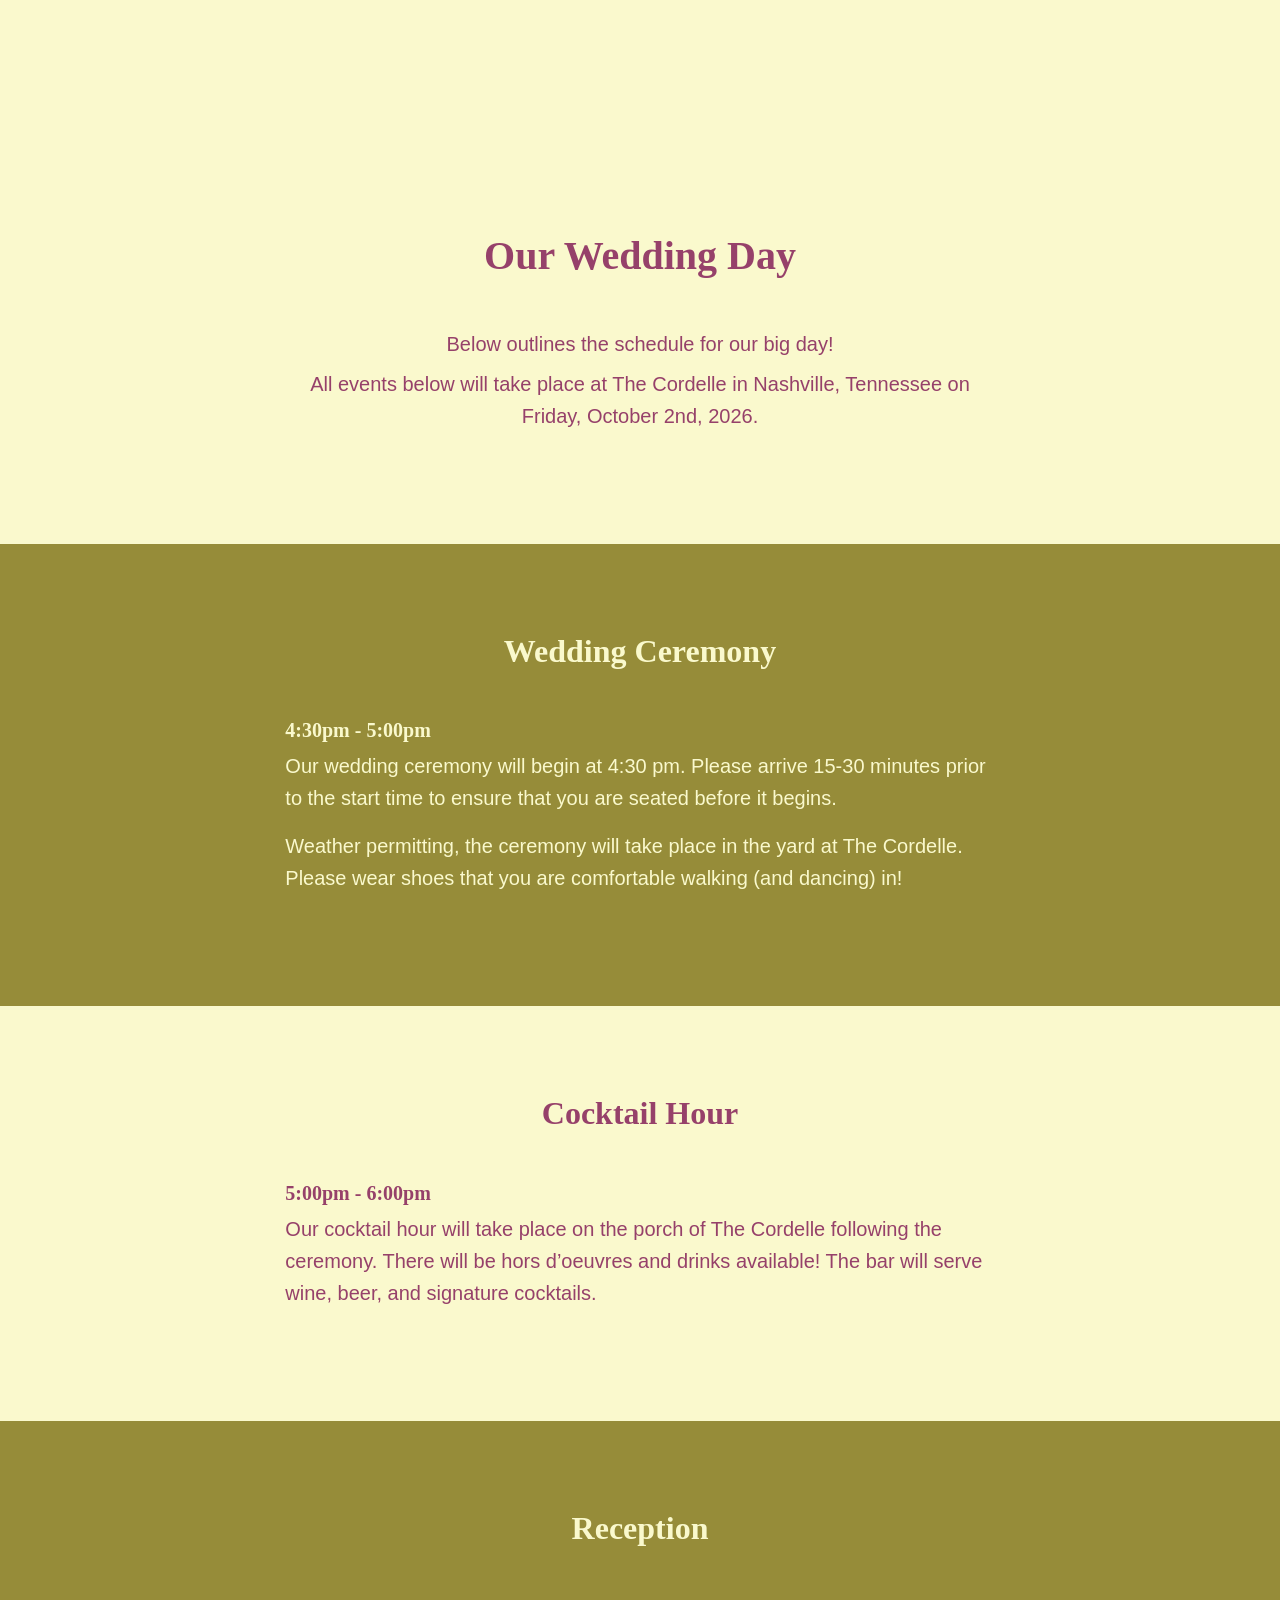
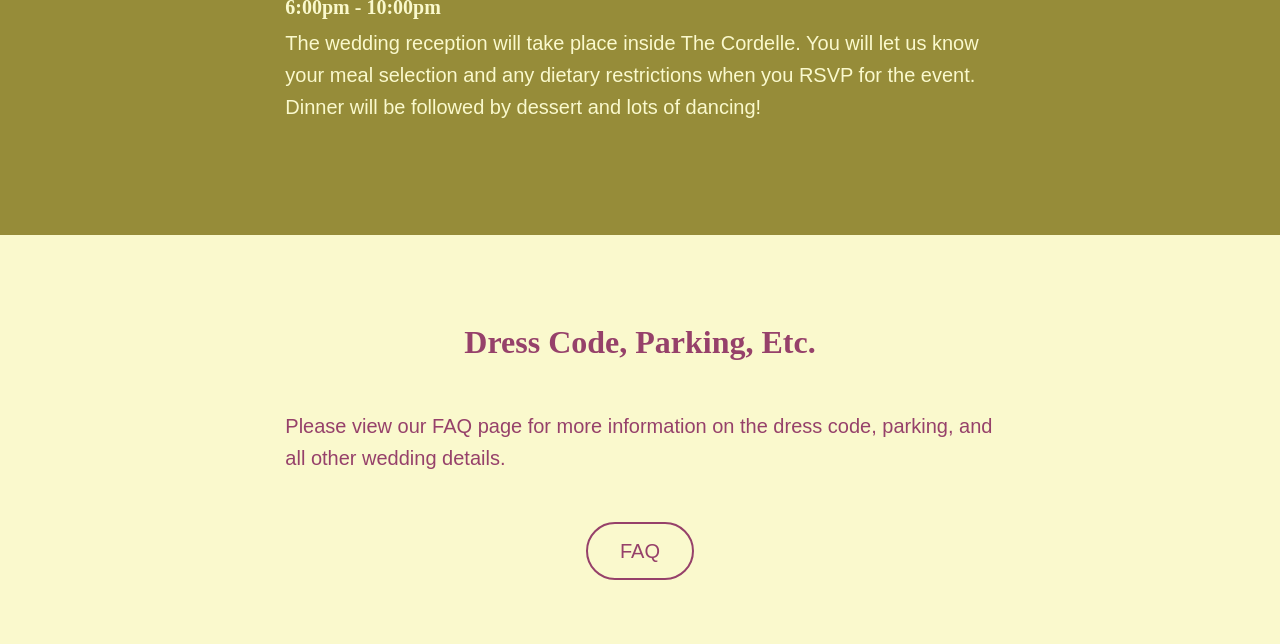
==== events/index.html @ ed88507d "Update index.html no more u" ====
<!DOCTYPE html>
<html lang="en">
<head>
    <meta charset="UTF-8">
    <meta name="viewport" content="width=device-width, initial-scale=1.0">
    <title>Events at Chloe + Michael</title>
    
    <!-- Favicons -->
    <link rel="apple-touch-icon" sizes="180x180" href="../favicon/apple-touch-icon.png">
    <link rel="icon" type="image/png" sizes="32x32" href="../favicon/favicon-32x32.png">
    <link rel="icon" type="image/png" sizes="16x16" href="../favicon/favicon-16x16.png">
    <link rel="manifest" href="../favicon/site.webmanifest">
    
    <!-- Bootstrap 5 CSS -->
    <link href="https://cdn.jsdelivr.net/npm/bootstrap@5.3.2/dist/css/bootstrap.min.css" rel="stylesheet">
    
    <!-- Custom CSS -->
    <link rel="stylesheet" href="../css/style.css">
    
    <!-- Bootstrap Icons -->
    <link rel="stylesheet" href="https://cdn.jsdelivr.net/npm/bootstrap-icons@1.11.3/font/bootstrap-icons.min.css">
    
</head>
<body>
    <!-- Header Component -->
    <div id="header-container"></div>

    <!-- Our Day Header Section -->
    <section id="spacer" class="py-5 color-combo-2">
        <div class="container mb-3">
            <div class="row">
                <div class="col-lg-8 mx-auto">
                    <h1 class="fw-bold mt-4 mb-5 text-center">
                        Our Wedding Day
                    </h1>

                    <p class="lead mb-2 text-center">
                        Below outlines the schedule for our big day! 
                    </p>
                    <p class="lead mb-5 text-center">
                        All events below will take place at The Cordelle in Nashville, Tennessee on Friday, October 2nd, 2026.
                    </p>
                </div>
            </div>
        </div>
    </section>

    <!-- Wedding Ceremony Section -->
    <section id="spacer" class="py-5 color-combo-1">
        <div class="container my-3">
            <div class="row">
                <div class="col-lg-8 mx-auto">
                    <h2 class="fw-bold my-4 text-center">
                        Wedding Ceremony
                    </h2>
                    <h5 class="fw-bold mt-5">
                        4:30pm - 5:00pm
                    </h5>
                    <p class="lead mb-3">
                        Our wedding ceremony will begin at 4:30 pm. Please arrive 15-30 minutes prior to the start time to ensure that you are seated before it begins.
                    </p>
                    <p class="lead mb-5">
                        Weather permitting, the ceremony will take place in the yard at The Cordelle. Please wear shoes that you are comfortable walking (and dancing) in! 
                    </p>
                </div>
            </div>
        </div>
    </section>

    <!-- Cocktail Hour Section -->
    <section id="spacer" class="py-5 color-combo-2">
        <div class="container my-3">
            <div class="row">
                <div class="col-lg-8 mx-auto">
                    <h2 class="fw-bold my-4 text-center">
                        Cocktail Hour
                    </h2>
                    <h5 class="fw-bold mt-5">
                        5:00pm - 6:00pm
                    </h5>
                    <p class="lead mb-5">
                        Our cocktail hour will take place on the porch of The Cordelle following the ceremony. There will be hors d’oeuvres and drinks available! The bar will serve wine, beer, and signature cocktails.
                    </p>
                </div>
            </div>
        </div>
    </section>

    <!-- Reception Section -->
    <section id="spacer" class="py-5 color-combo-1">
        <div class="container my-3">
            <div class="row">
                <div class="col-lg-8 mx-auto">
                    <h2 class="fw-bold my-4 text-center">
                        Reception
                    </h2>
                    <h5 class="fw-bold mt-5">
                        6:00pm - 10:00pm
                    </h5>
                    <p class="lead mb-5">
                        The wedding reception will take place inside The Cordelle. You will let us know your meal selection and any dietary restrictions when you RSVP for the event. Dinner will be followed by dessert and lots of dancing! 
                    </p>
                </div>
            </div>
        </div>
    </section>

    <!-- FAQ Section -->
    <section id="spacer" class="py-5 color-combo-2">
        <div class="container mt-3 pb-3">
            <div class="row">
                <div class="col-lg-8 mx-auto">
                    <h2 class="fw-bold my-4 text-center">
                        Dress Code, Parking, Etc.
                    </h2>
                    <h5 class="fw-bold mt-5">
                        
                    </h5>
                    <p class="lead mb-5">
                        Please view our FAQ page for more information on the dress code, parking, and all other wedding details.
                    </p>
                    <div class="text-center"><a href="../faq" target="_blank" class="btn">FAQ</a></div>
                </div>
            </div>
        </div>
    </section>

    <!-- Footer Component -->
    <div id="footer-container"></div>

    <!-- Scripts -->
    <script src="https://cdn.jsdelivr.net/npm/bootstrap@5.3.2/dist/js/bootstrap.bundle.min.js"></script>
    <script src="../js/components.js"></script>
    <script src="../js/form-validation.js"></script>
</body>
</html>
---- css/style.css ----
/* Font Face Declarations */
@font-face {
    font-family: "Perfectly Nineties Regular";
    src: url("../fonts/Perfectly Nineties Regular/perfectly-nineties-regular.otf") format("opentype");
    font-weight: normal;
    font-style: normal;
}

@font-face {
    font-family: "Olivie Sans";
    src: url("../fonts/Olivie Sans/OlivieSans-Regular.otf") format("opentype");
    font-weight: normal;
    font-style: normal;
}

@font-face {
    font-family: "Homemade Apple";
    src: url("../fonts/Homemade Apple/HomemadeApple-Regular.ttf") format("truetype");
    font-weight: normal;
    font-style: normal;
}

/* Global Styles */
:root {
    --d1-color: #968C39;
    --d2-color: #A51D2F;
    --l1-color: #ECD1D5;
    --l2-color: #faf9cd;
    --d3-color: #96416A;
    --l3-color: #968C39;
}

body {
    font-family: "Perfectly Nineties Regular", sans-serif;
    font-optical-sizing: auto;
    font-weight: 400;
    font-style: normal;
    line-height: 1.6;
    color: var(--d1-color);
}

h1, h2, h3, h4, h5, h6 {
    font-family: "Olivie Sans", serif;
}

/* Navigation */
.navbar {
    background-color: rgba(250, 249, 205, 1);
    backdrop-filter: blur(10px);
    padding: 1rem 0;
    transition: all 0.3s ease;
    border-bottom: 2px solid var(--d3-color);
    border-radius: 0;
    box-shadow: 0 2px 4px rgba(0, 0, 0, 0.1);
}

.navbar-brand {
    font-family: "Olivie Sans", sans-serif;
    font-size: 2.5rem;
    color: var(--d3-color);
    text-decoration: none;
    transition: all 0.3s ease;
}

.navbar-brand:hover {
    color: inherit;
}

/* Desktop navbar - centered layout */
@media (min-width: 992px) {
    .navbar .container {
        display: flex;
        flex-direction: column;
        align-items: center;
    }
    
    .navbar-brand {
        text-align: center;
        margin: 0 auto;
    }
    
    .navbar-toggler {
        display: none;
    }
    
    .navbar-collapse {
        display: flex !important;
        width: 100%;
        justify-content: center;
    }
    
    .navbar-nav {
        margin: 0 auto !important;
        flex-direction: row;
    }
}

/* Center mobile menu items */
@media (max-width: 992px) {
    .navbar .container {
        display: flex;
        flex-wrap: wrap;
        align-items: center;
        justify-content: space-between;
    }
    
    .navbar-brand {
        flex: 0 0 auto;
        margin-right: auto;
        font-size: 1.75rem;
        white-space: nowrap;
        padding-left: 0.75rem;
    }
    
    .navbar-toggler {
        flex: 0 0 auto;
        margin-left: auto;
        order: 2;
    }
    
    .navbar-collapse {
        flex-basis: 100%;
        flex-grow: 1;
        align-items: center;
        text-align: center;
        padding-top: 1rem;
        order: 3;
    }
    
    .navbar-nav {
        margin: 0 auto;
    }
    
    .nav-item {
        margin: 0.5rem 0;
    }
}

/* Hamburger menu styles */
.navbar-toggler {
    border: none;
    padding: 0.5rem;
    transition: all 0.3s ease;
}

.navbar-toggler-icon {
    background-image: url("data:image/svg+xml,%3csvg xmlns='http://www.w3.org/2000/svg' viewBox='0 0 30 30'%3e%3cpath stroke='%2396416A' stroke-linecap='round' stroke-miterlimit='10' stroke-width='2' d='M4 7h22M4 15h22M4 23h22'/%3e%3c/svg%3e");
}

/* Link Styles */
.nav-link, footer a {
    font-family: "Perfectly Nineties Regular", sans-serif;
    font-weight: 500;
    margin: 0 0.5rem;
    padding: 0.5rem 1rem !important;
    transition: all 0.3s ease;
    border-radius: 50px;
    text-decoration: none;
    font-size: 1.15rem;
}

.nav-link {
    color: var(--d3-color) !important;
}

.nav-link:hover {
    background-color: var(--d3-color);
    color: var(--l2-color) !important;
}

/* Hero Section */
#hero {
    position: relative;
    overflow: hidden;
    background-color: var(--l2-color);
    color: var(--d3-color);
}

#hero img {
    width: auto;
    height: 45rem;
    display: block;
    margin: 0 auto;
    padding-top: 8rem;
    padding-bottom: 1.5rem;
}

#hero h1 {
    font-size: 2.5rem;
    font-weight: 300;
    margin-bottom: 1.15rem;
    margin-top: 1.5rem;
    font-family: "Olivie Sans", sans-serif;
}

#hero .lead {
    font-size: 1.25rem;
    font-weight: 300;
    max-width: 600px;
    margin: 0 auto;
    font-family: "Perfectly Nineties Regular", sans-serif;
}

#countdown-text {
    font-weight: 700;
}

.color-combo-1 {
    background-color: var(--d1-color);
    color: var(--l2-color);
}

.color-combo-1 .btn {
    background-color: var(--d1-color);
    color: var(--l2-color);
    border-radius: 50px;
    padding: 0.75rem 2rem;
    font-weight: 500;
    font-size: 1.25rem;
    transition: all 0.3s ease;
    text-shadow: none;
    border-radius: 50px;
    border-width: 2px;
    border-color: var(--l2-color);
}
.color-combo-1 .btn:hover {
    background-color: var(--l2-color);
    color: var(--d1-color);
    transform: translateY(-2px);
    box-shadow: 0 4px 8px rgba(0, 0, 0, 0.2);
}

.color-combo-2 .btn {
    background-color: var(--l2-color);
    color: var(--d3-color);
    border-radius: 50px;
    padding: 0.75rem 2rem;
    font-weight: 500;
    font-size: 1.25rem;
    transition: all 0.3s ease;
    text-shadow: none;
    border-radius: 50px;
    border-width: 2px;
    border-color: var(--d3-color);
}
.color-combo-2 .btn:hover {
    background-color: var(--d3-color);
    color: var(--l2-color);
    transform: translateY(-2px);
    box-shadow: 0 4px 8px rgba(0, 0, 0, 0.2);
}

.color-combo-2 {
    background-color: var(--l2-color);
    color: var(--d3-color);
}

.color-combo-3 {
    background-color: var(--d2-color);
    color: var(--l2-color);
}

#spacer .container {
    margin-top: 10rem;
}

#story, #spacer .container {
    padding: 0 2rem;
}

#food-div h5 span, #hotel-div h5 span {
    font-size: 0.6em;
}

/* Footer */
footer {
    background-color: var(--d3-color);
    color: var(--l2-color);
}

footer ul li {
    margin-bottom: 0.75rem;
}

footer a {
    transition: all 0.3s ease;
    text-decoration: none;
    padding: 0.5rem 1rem;
    color: var(--l2-color);
}

footer a:hover {
    background-color: var(--l2-color);
    color: var(--d2-color);
}

/* Image Carousel */
.image-carousel-container {
    width: 100%;
    overflow-x: auto;
    overflow-y: hidden;
    position: relative;
    /* Match surrounding section background to avoid visible gap lines */
    background-color: var(--d1-color);
    /* Enable natural iOS horizontal panning */
    -webkit-overflow-scrolling: touch;
    touch-action: pan-x;
    /* Hide scrollbar while keeping scroll functionality */
    scrollbar-width: none; /* Firefox */
}

.image-carousel-container::-webkit-scrollbar {
    height: 0;
}

.image-carousel-track {
    display: flex;
    gap: 0;
    flex-wrap: nowrap;
    align-items: flex-start;
    width: max-content;
}

.carousel-image {
    height: 400px;
    width: auto;
    object-fit: cover;
    flex-shrink: 0;
    display: block;
    -webkit-user-drag: none;
}

.image-carousel-container.dragging {
    cursor: grabbing;
}

@media (pointer: fine) {
    .image-carousel-container {
        cursor: grab;
    }
}

/* Responsive mobile Design */
@media (max-width: 768px) {

    #hero img {
        width: 100%;
        height: auto;
    }

    #hero h1 {
        font-size: 2rem;
    }

    #spacer .container {
        margin-top: 5rem;
    }

    .carousel-image {
        height: 400px;
    }

}

@media (max-height: 696px) {

    #hero img {
        width: auto;
        height: 36rem;
    }
}
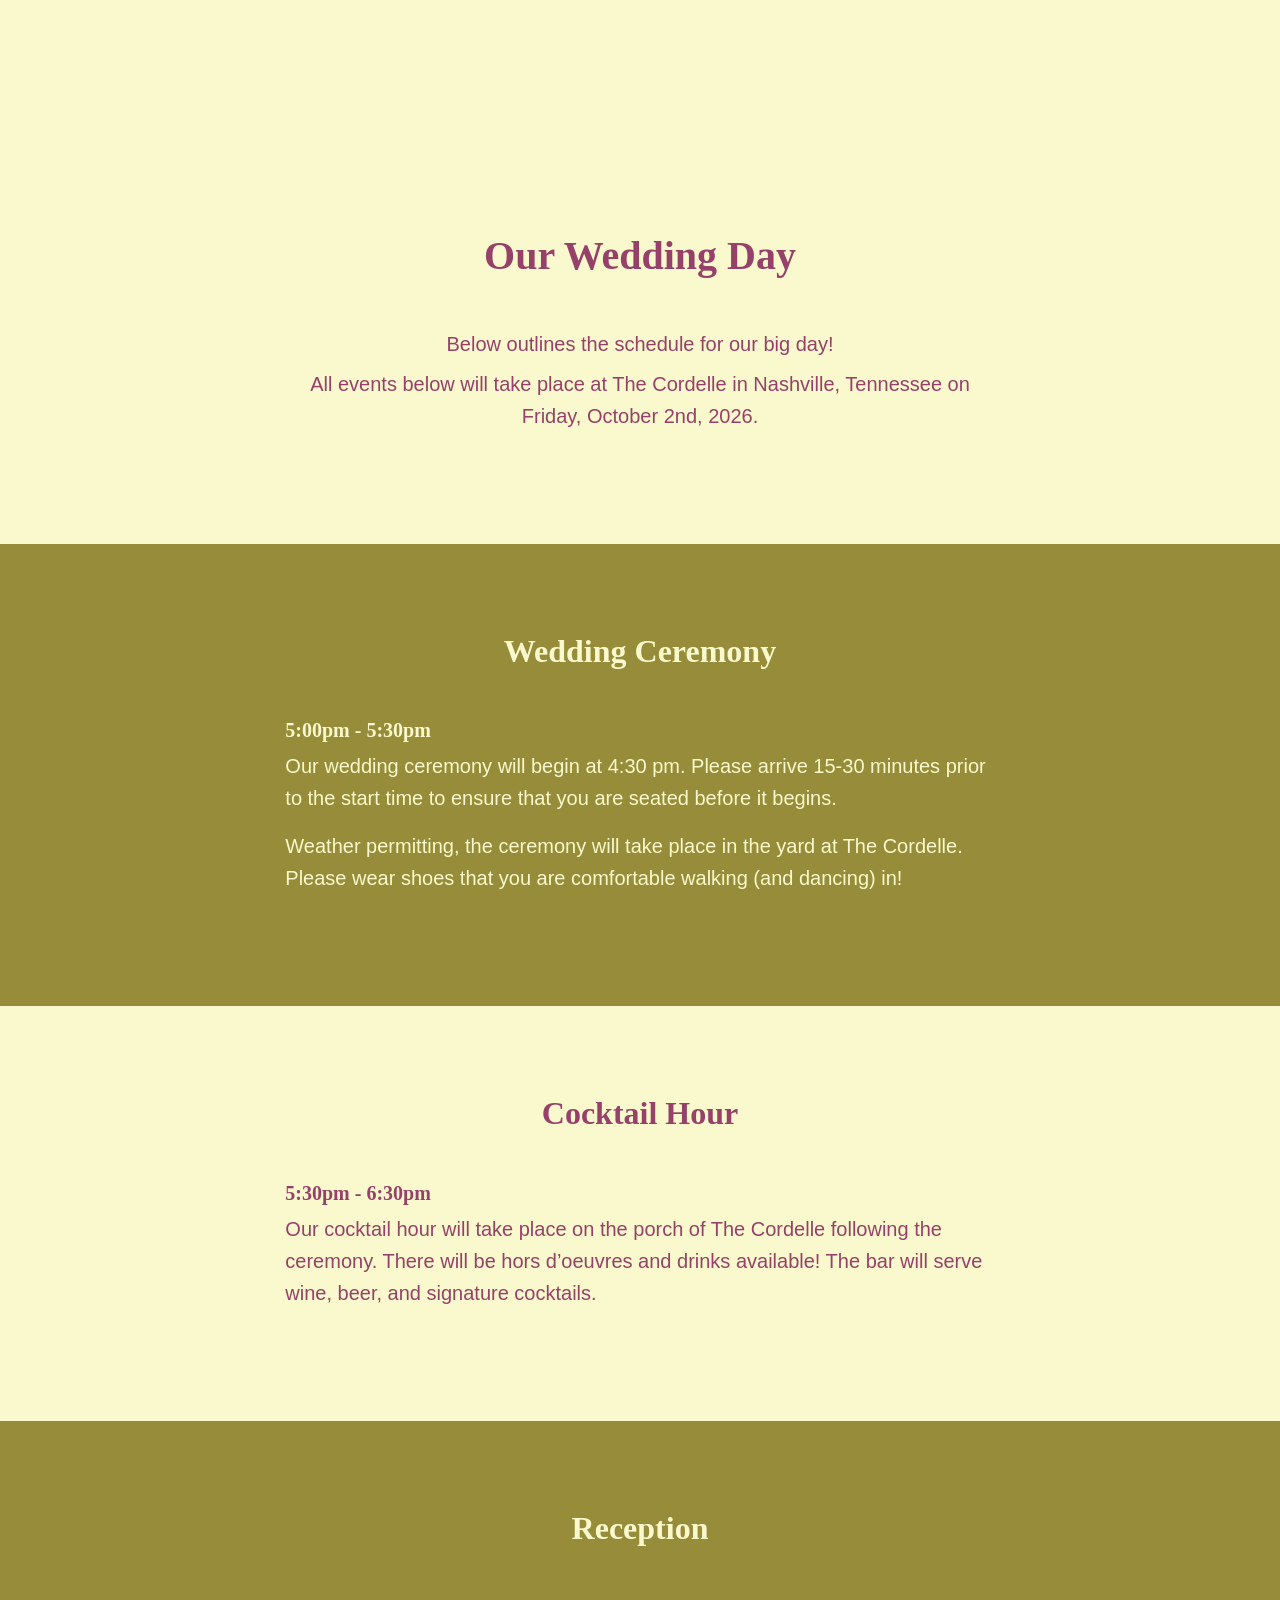
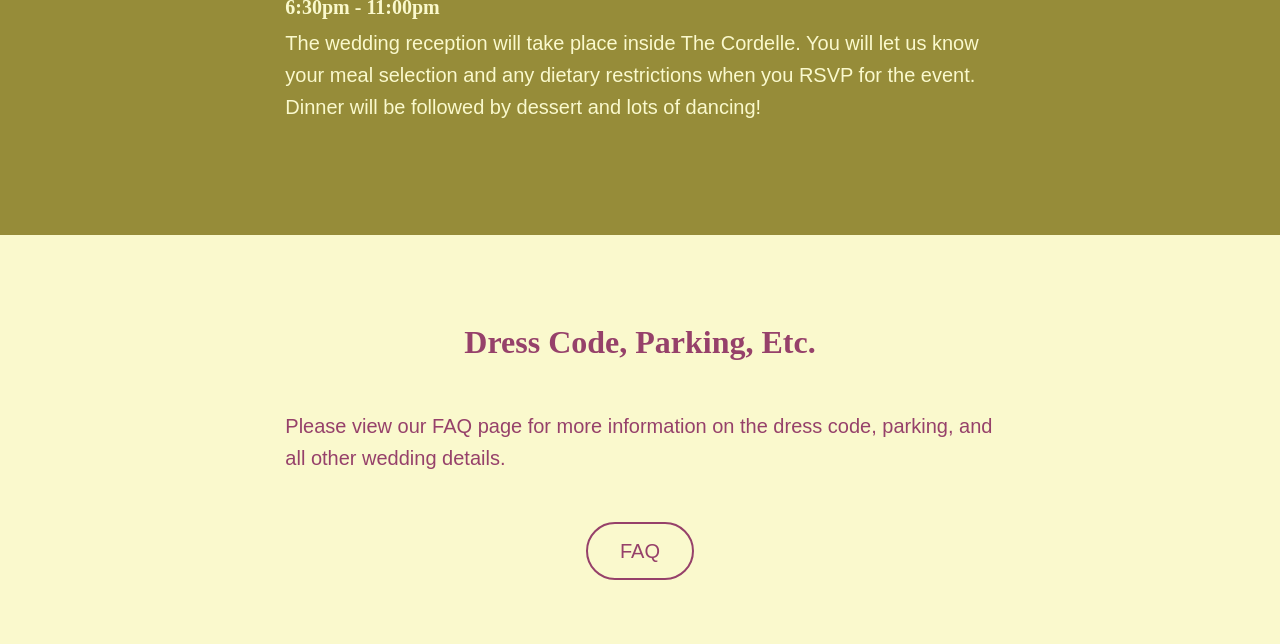
==== commit 0198f519: "Update index.html Times" ====
--- a/events/index.html
+++ b/events/index.html
@@ -54,7 +54,7 @@
                         Wedding Ceremony
                     </h2>
                     <h5 class="fw-bold mt-5">
-                        4:30pm - 5:00pm
+                       5:00pm - 5:30pm
                     </h5>
                     <p class="lead mb-3">
                         Our wedding ceremony will begin at 4:30 pm. Please arrive 15-30 minutes prior to the start time to ensure that you are seated before it begins.
@@ -76,7 +76,7 @@
                         Cocktail Hour
                     </h2>
                     <h5 class="fw-bold mt-5">
-                        5:00pm - 6:00pm
+                        5:30pm - 6:30pm
                     </h5>
                     <p class="lead mb-5">
                         Our cocktail hour will take place on the porch of The Cordelle following the ceremony. There will be hors d’oeuvres and drinks available! The bar will serve wine, beer, and signature cocktails.
@@ -95,7 +95,7 @@
                         Reception
                     </h2>
                     <h5 class="fw-bold mt-5">
-                        6:00pm - 10:00pm
+                        6:30pm - 11:00pm
                     </h5>
                     <p class="lead mb-5">
                         The wedding reception will take place inside The Cordelle. You will let us know your meal selection and any dietary restrictions when you RSVP for the event. Dinner will be followed by dessert and lots of dancing! 
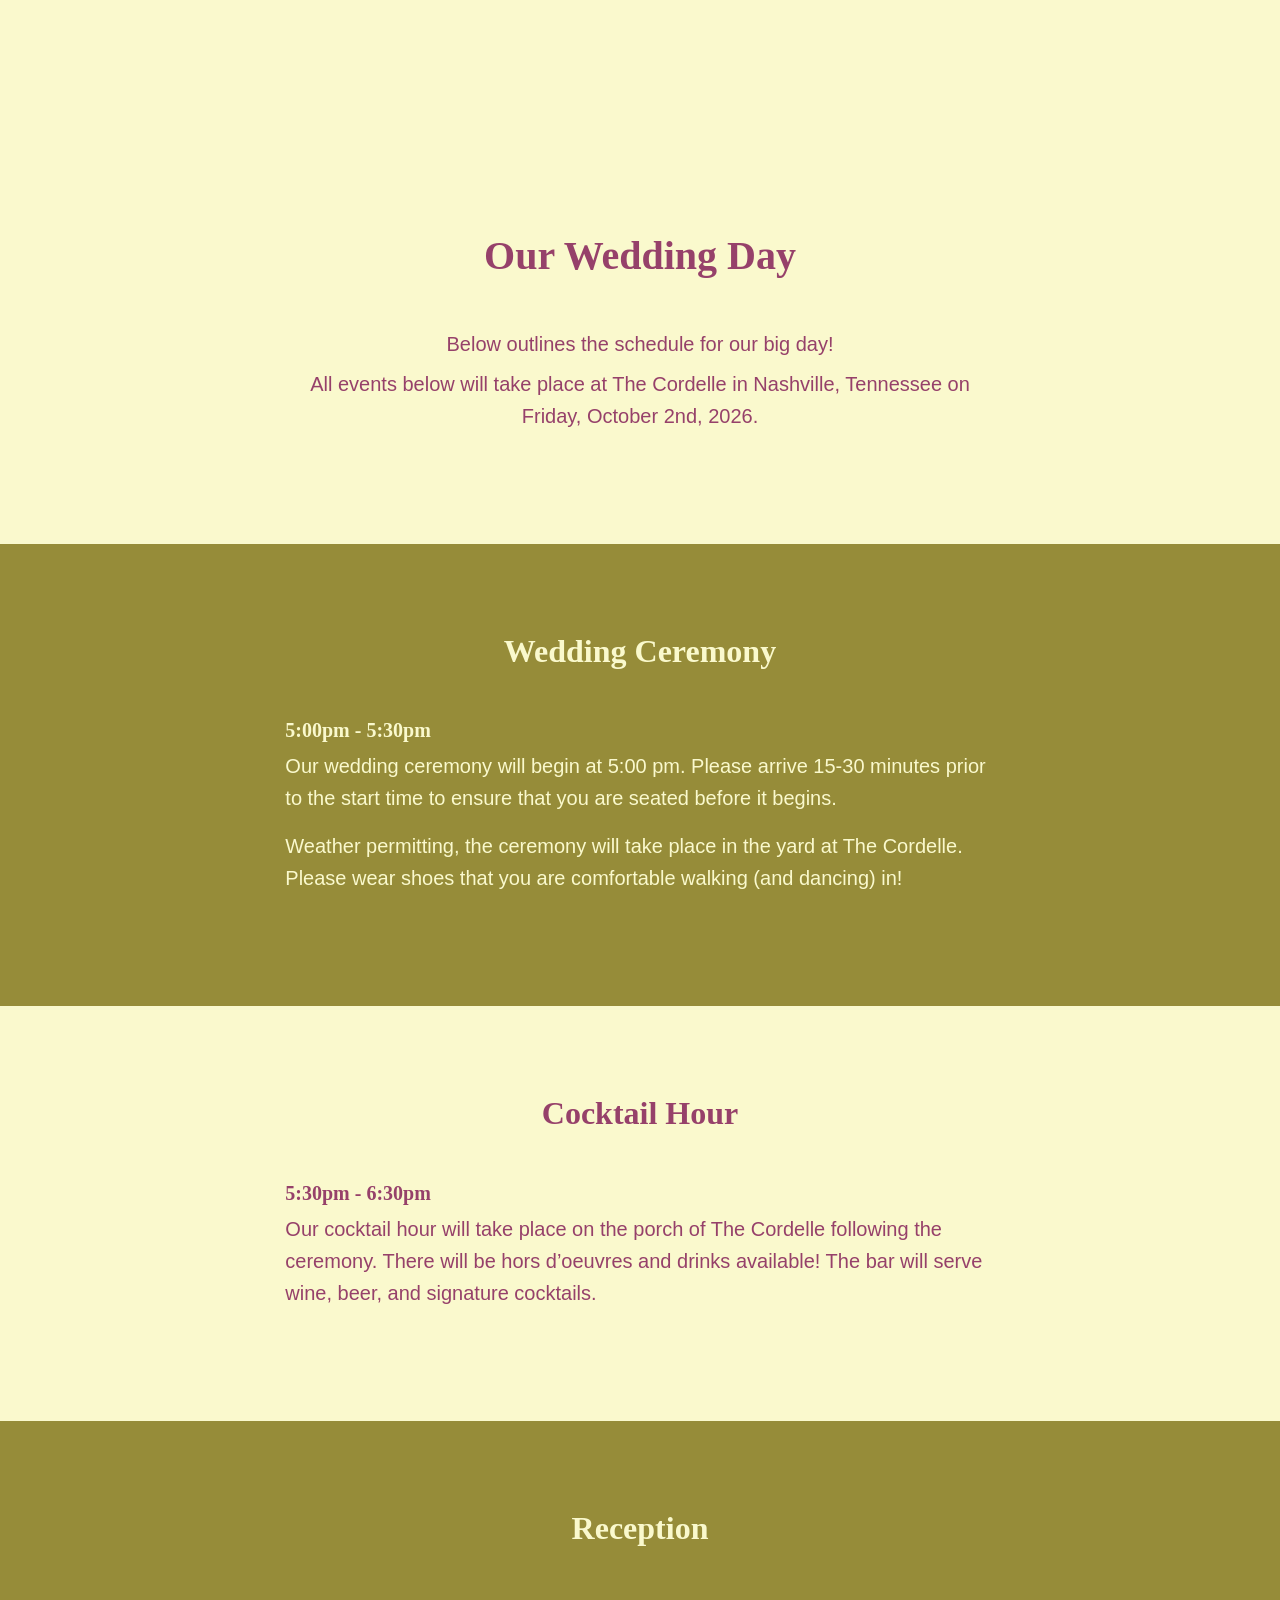
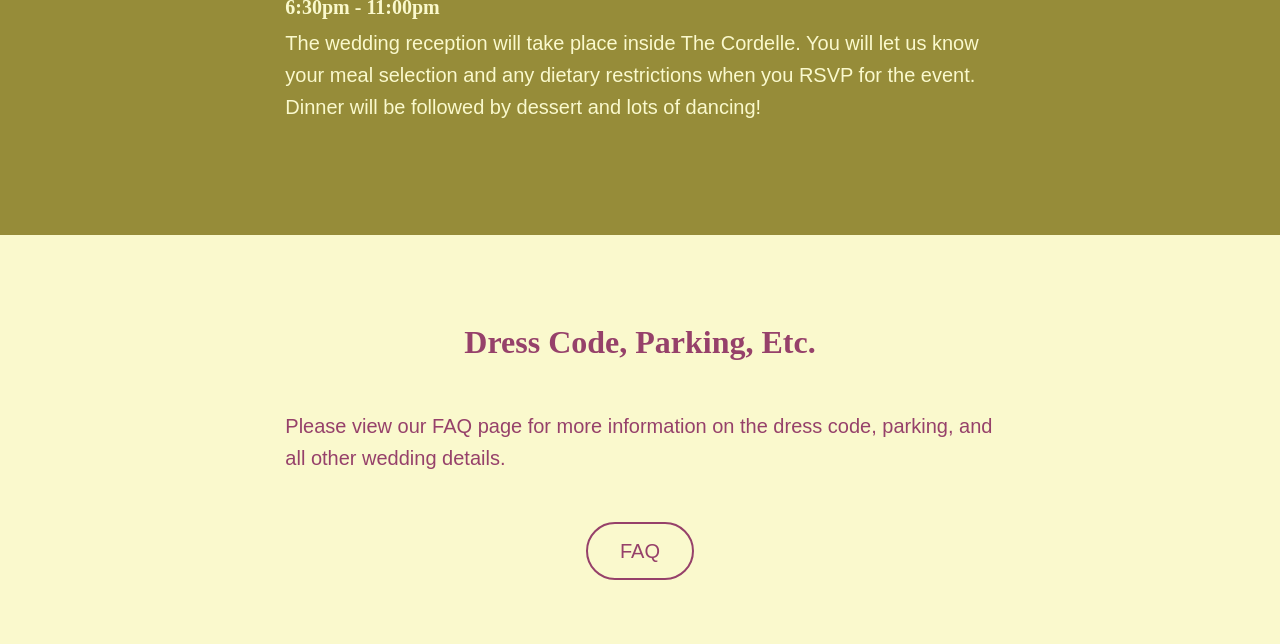
==== commit bf45c123: "Update index.html 4:30 -> 5:00" ====
--- a/events/index.html
+++ b/events/index.html
@@ -57,7 +57,7 @@
                        5:00pm - 5:30pm
                     </h5>
                     <p class="lead mb-3">
-                        Our wedding ceremony will begin at 4:30 pm. Please arrive 15-30 minutes prior to the start time to ensure that you are seated before it begins.
+                        Our wedding ceremony will begin at 5:00 pm. Please arrive 15-30 minutes prior to the start time to ensure that you are seated before it begins.
                     </p>
                     <p class="lead mb-5">
                         Weather permitting, the ceremony will take place in the yard at The Cordelle. Please wear shoes that you are comfortable walking (and dancing) in! 
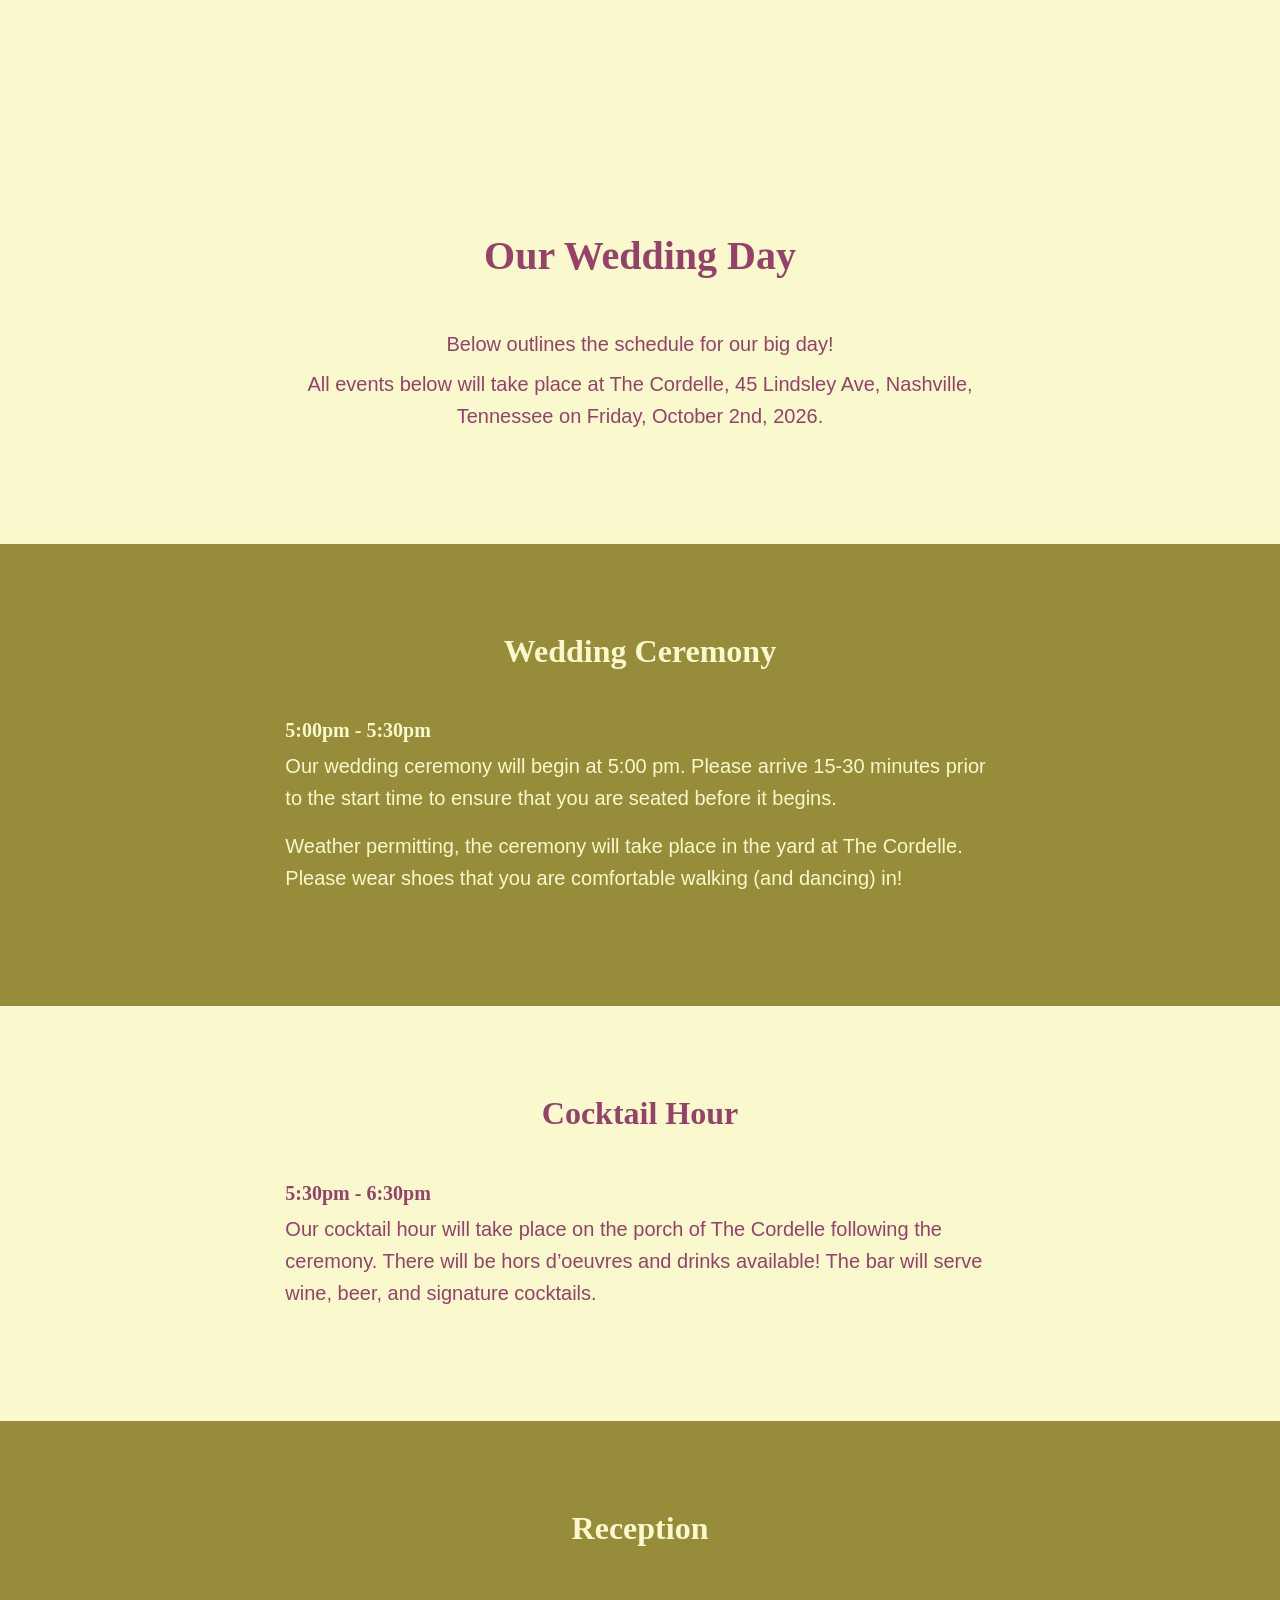
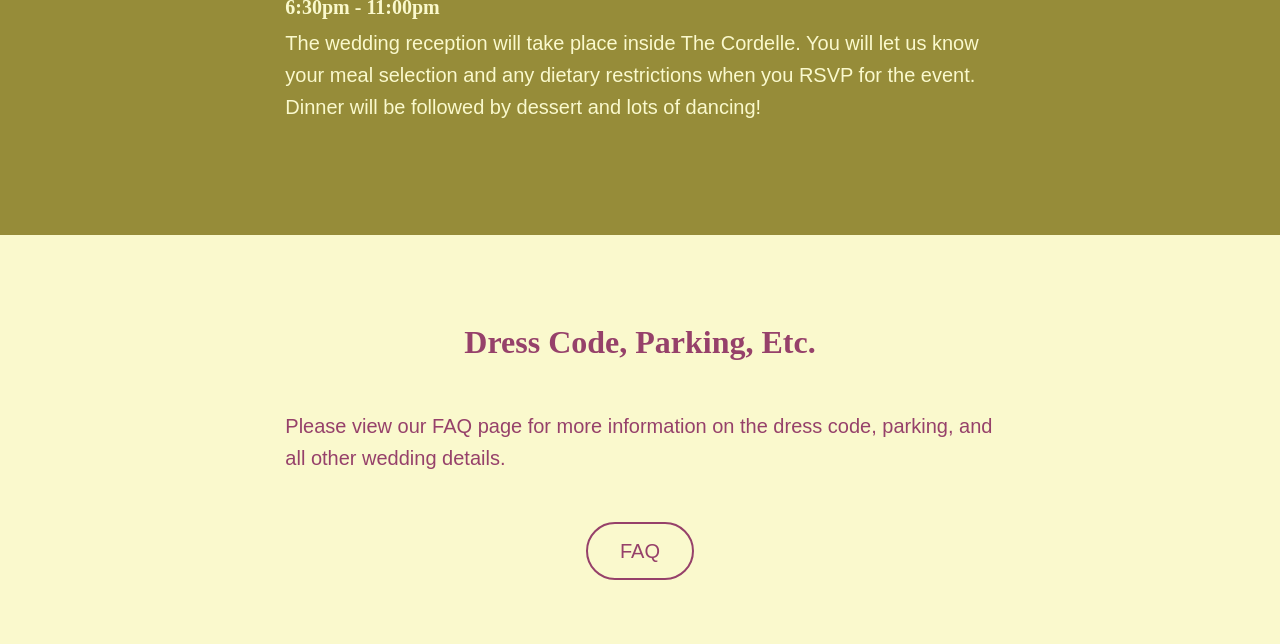
==== commit ddd9a193: "Update index.html" ====
--- a/events/index.html
+++ b/events/index.html
@@ -38,7 +38,7 @@
                         Below outlines the schedule for our big day! 
                     </p>
                     <p class="lead mb-5 text-center">
-                        All events below will take place at The Cordelle in Nashville, Tennessee on Friday, October 2nd, 2026.
+                        All events below will take place at The Cordelle, 45 Lindsley Ave, Nashville, Tennessee on Friday, October 2nd, 2026.
                     </p>
                 </div>
             </div>
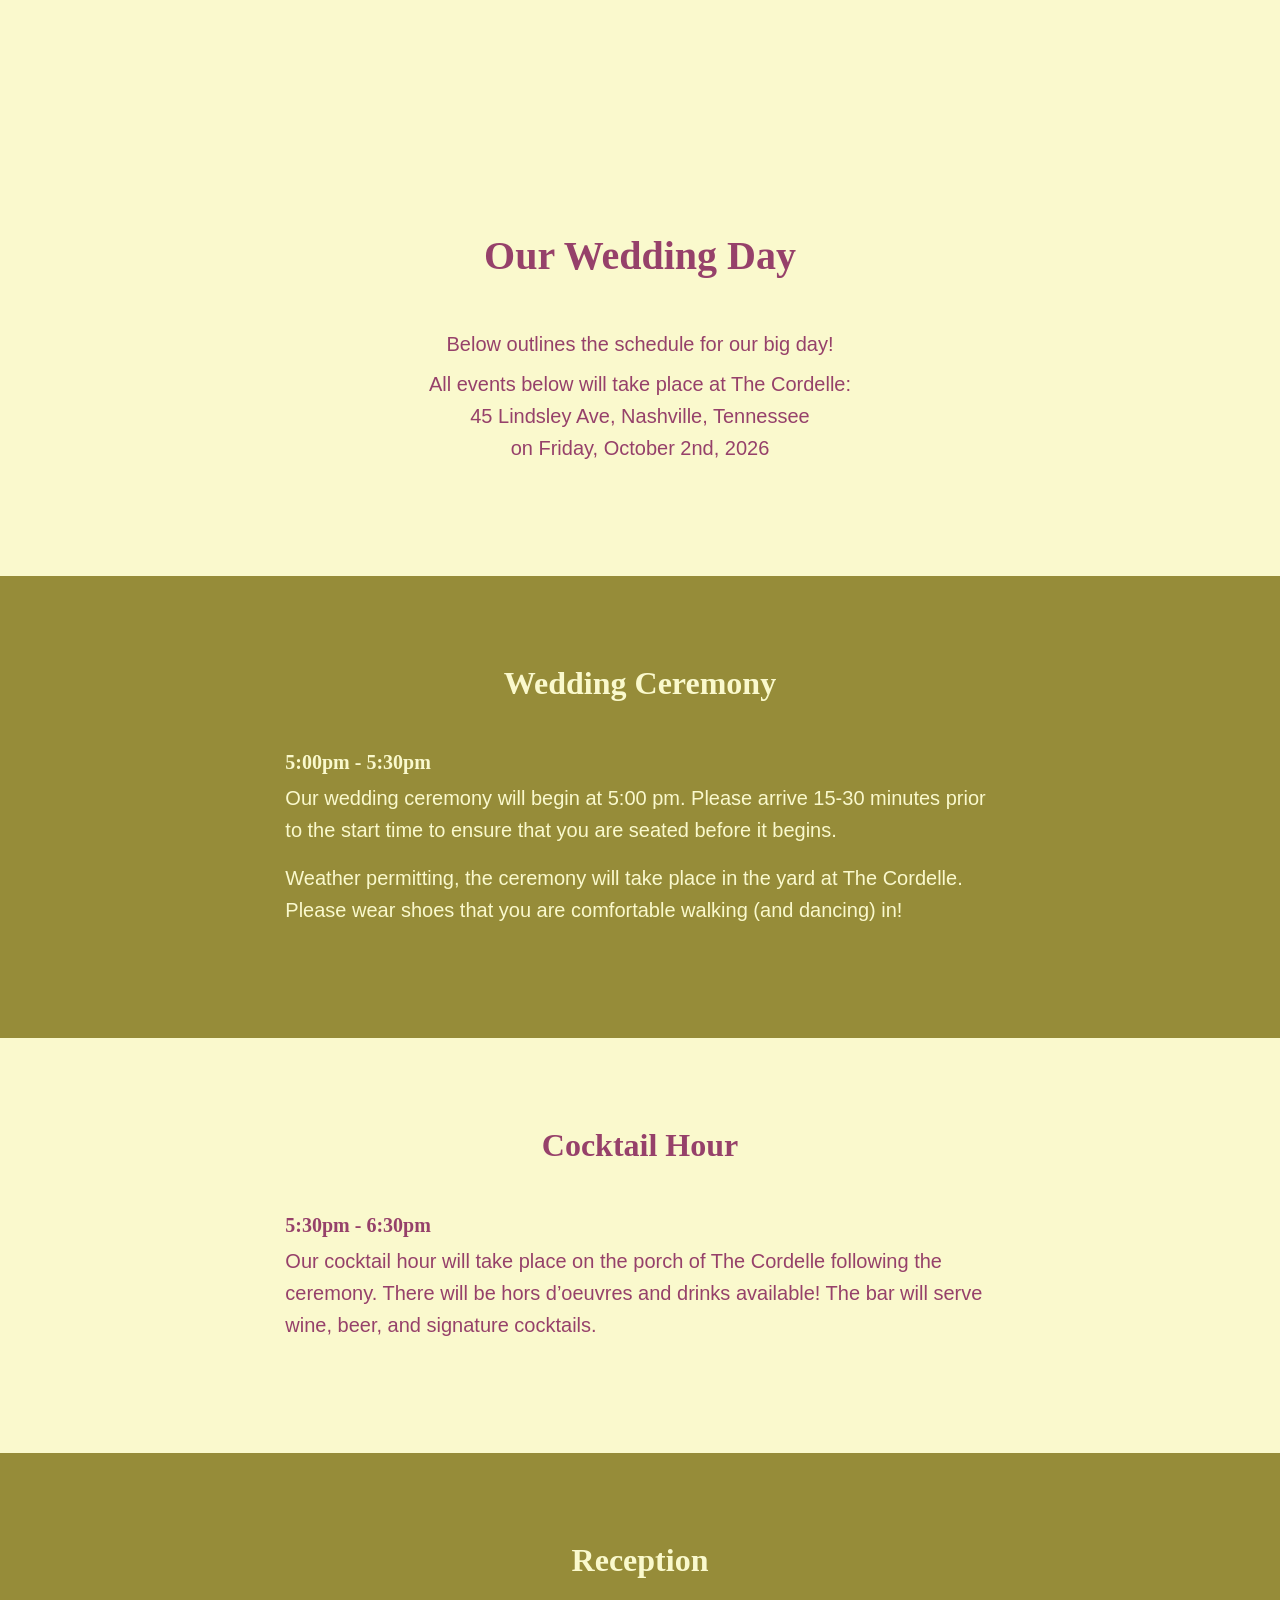
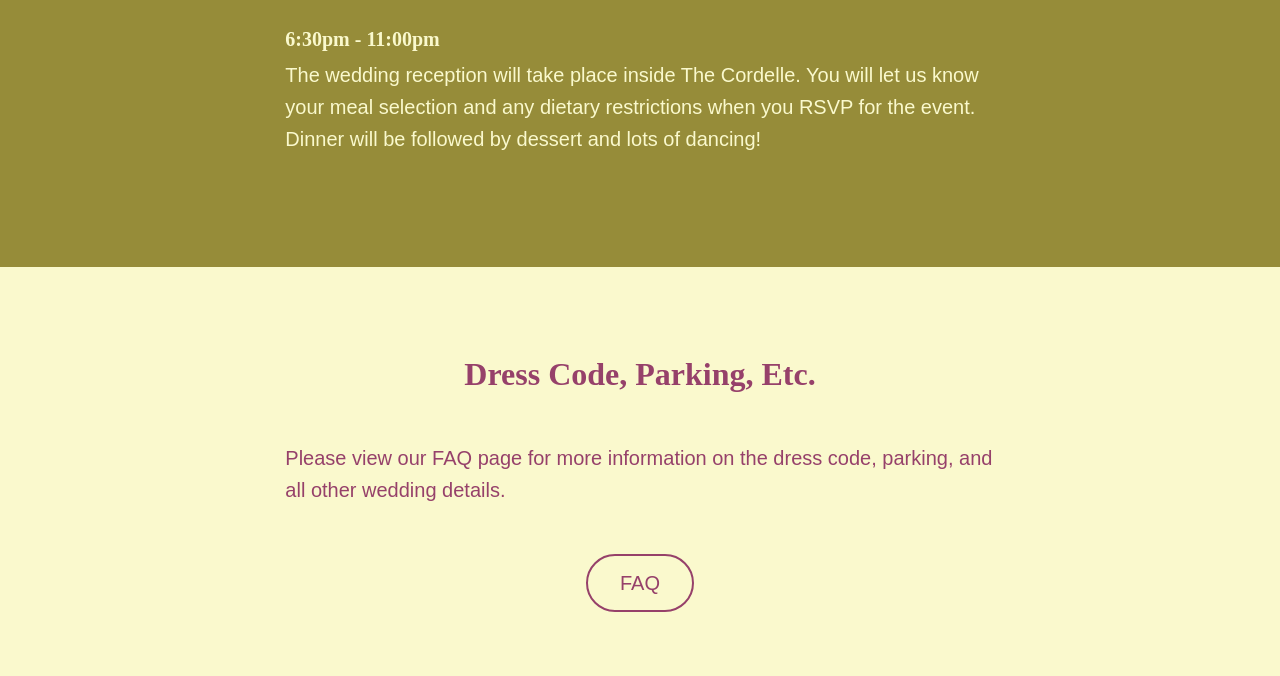
==== commit 0be443ce: "Update index.html" ====
--- a/events/index.html
+++ b/events/index.html
@@ -38,7 +38,7 @@
                         Below outlines the schedule for our big day! 
                     </p>
                     <p class="lead mb-5 text-center">
-                        All events below will take place at The Cordelle, 45 Lindsley Ave, Nashville, Tennessee on Friday, October 2nd, 2026.
+                        All events below will take place at The Cordelle:<br>45 Lindsley Ave, Nashville, Tennessee<br>on Friday, October 2nd, 2026
                     </p>
                 </div>
             </div>
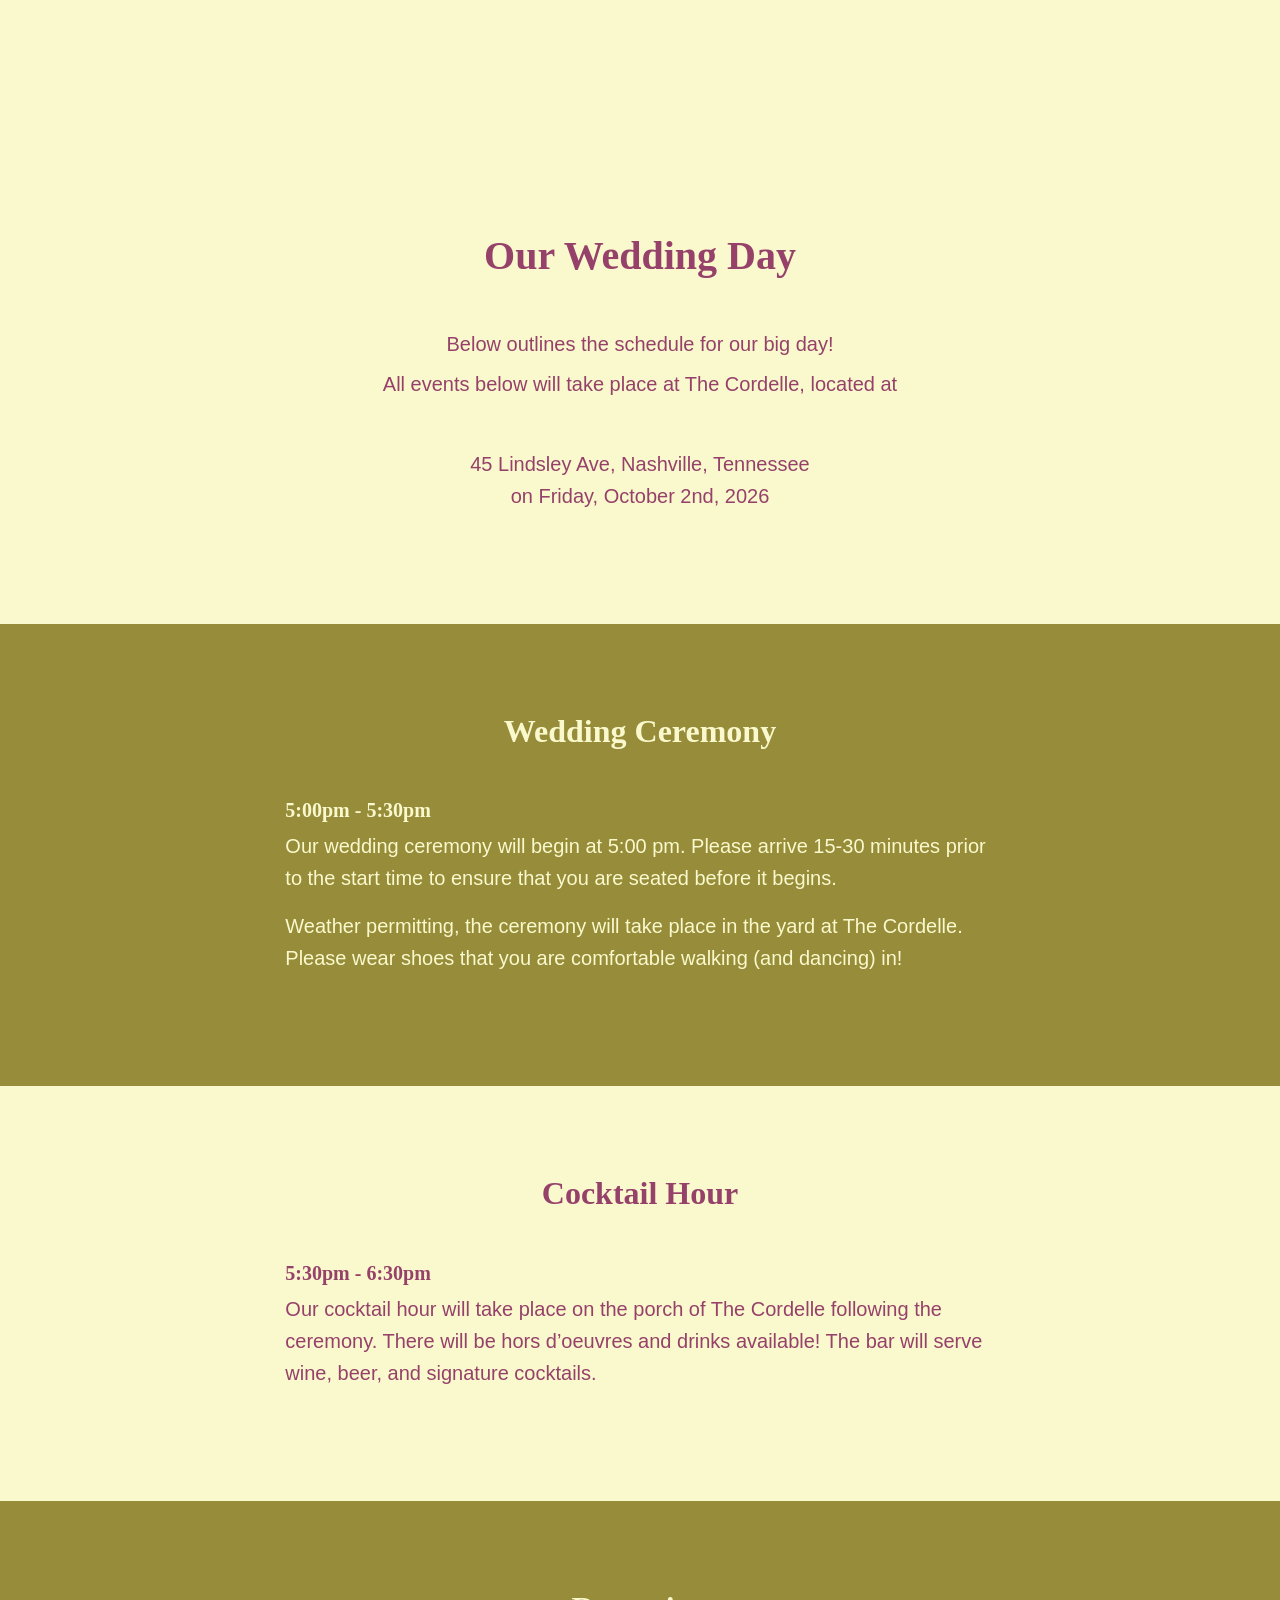
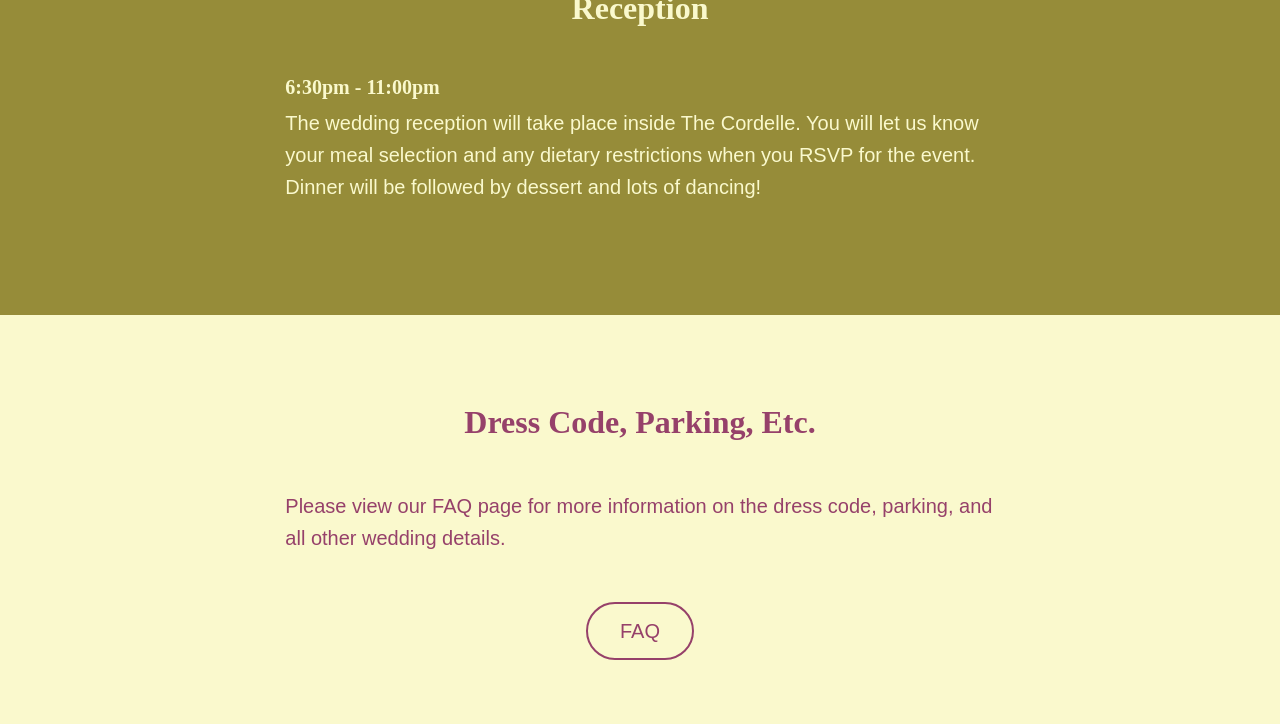
==== commit 0e8f42ff: "Update index.html" ====
--- a/events/index.html
+++ b/events/index.html
@@ -38,7 +38,10 @@
                         Below outlines the schedule for our big day! 
                     </p>
                     <p class="lead mb-5 text-center">
-                        All events below will take place at The Cordelle:<br>45 Lindsley Ave, Nashville, Tennessee<br>on Friday, October 2nd, 2026
+                        All events below will take place at The Cordelle, located at
+                    </p>
+                    <p class="lead mb-5 text-center">
+                        45 Lindsley Ave, Nashville, Tennessee<br>on Friday, October 2nd, 2026
                     </p>
                 </div>
             </div>
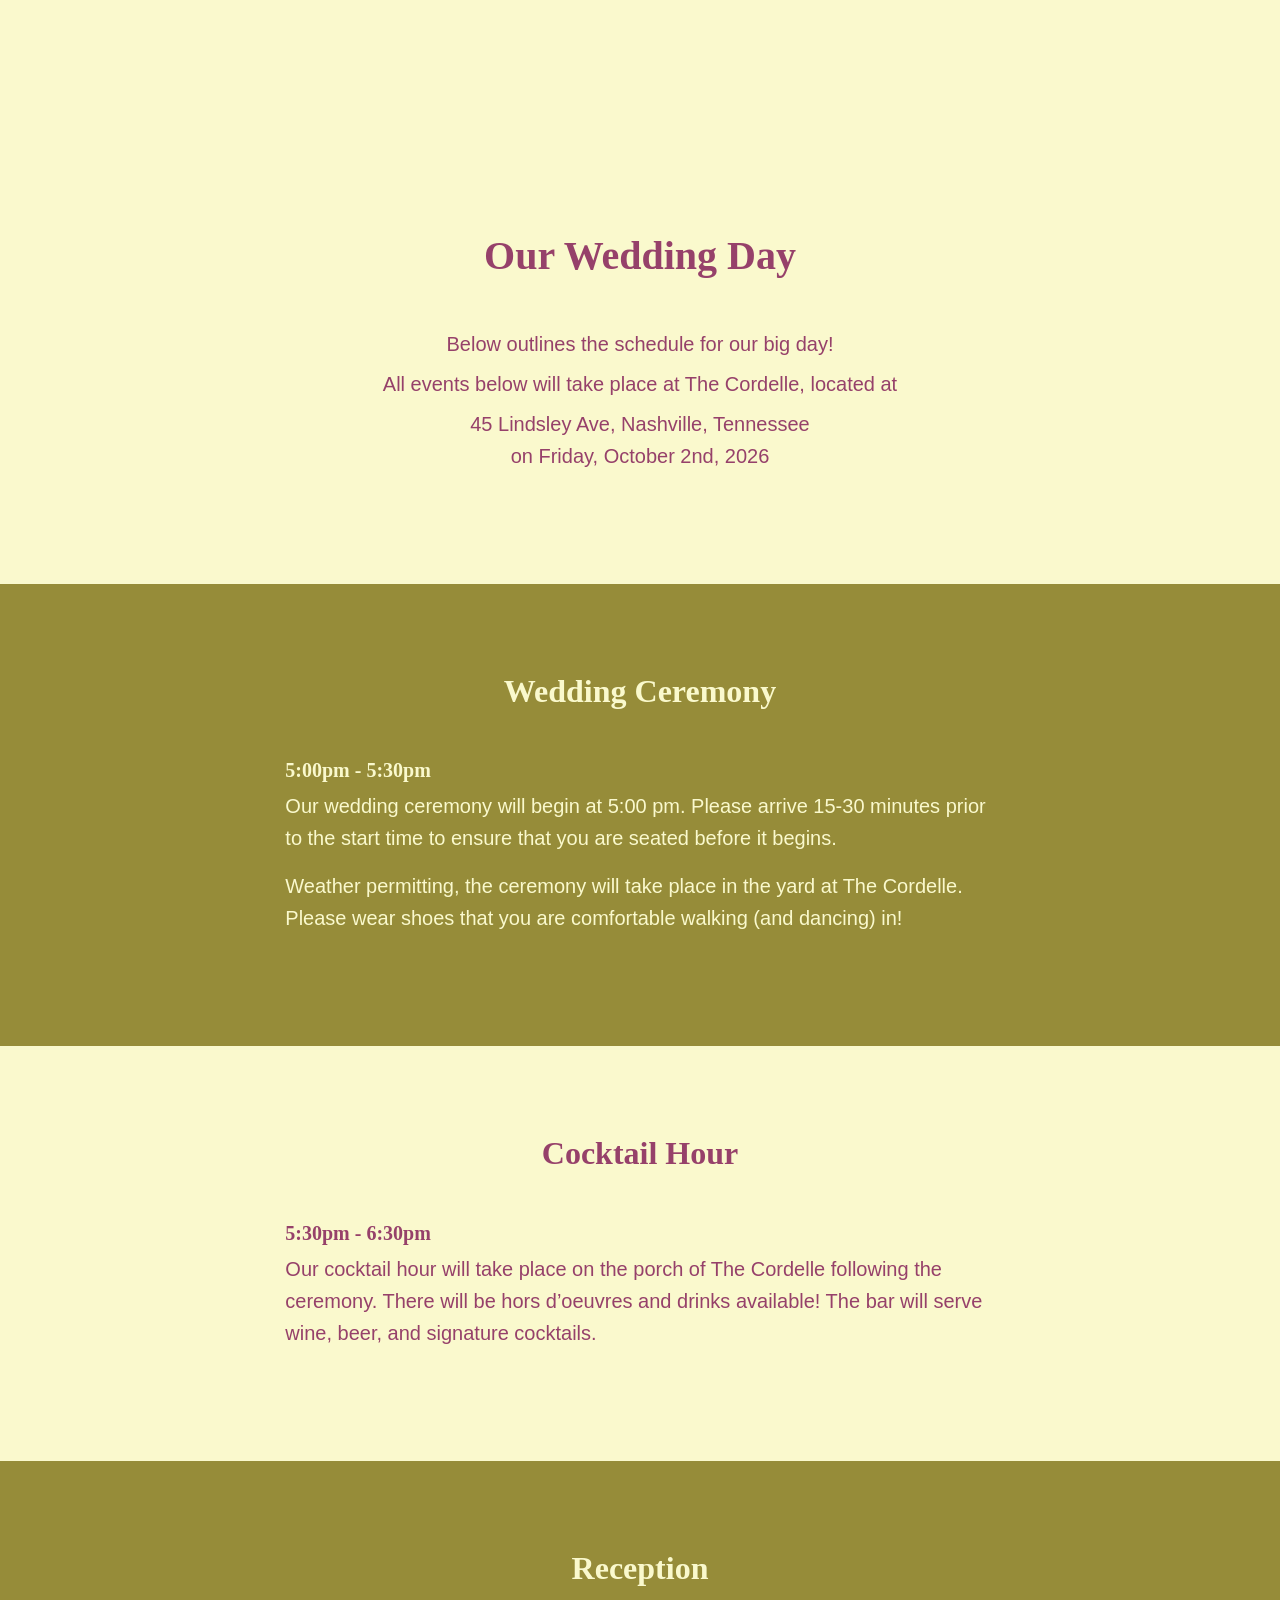
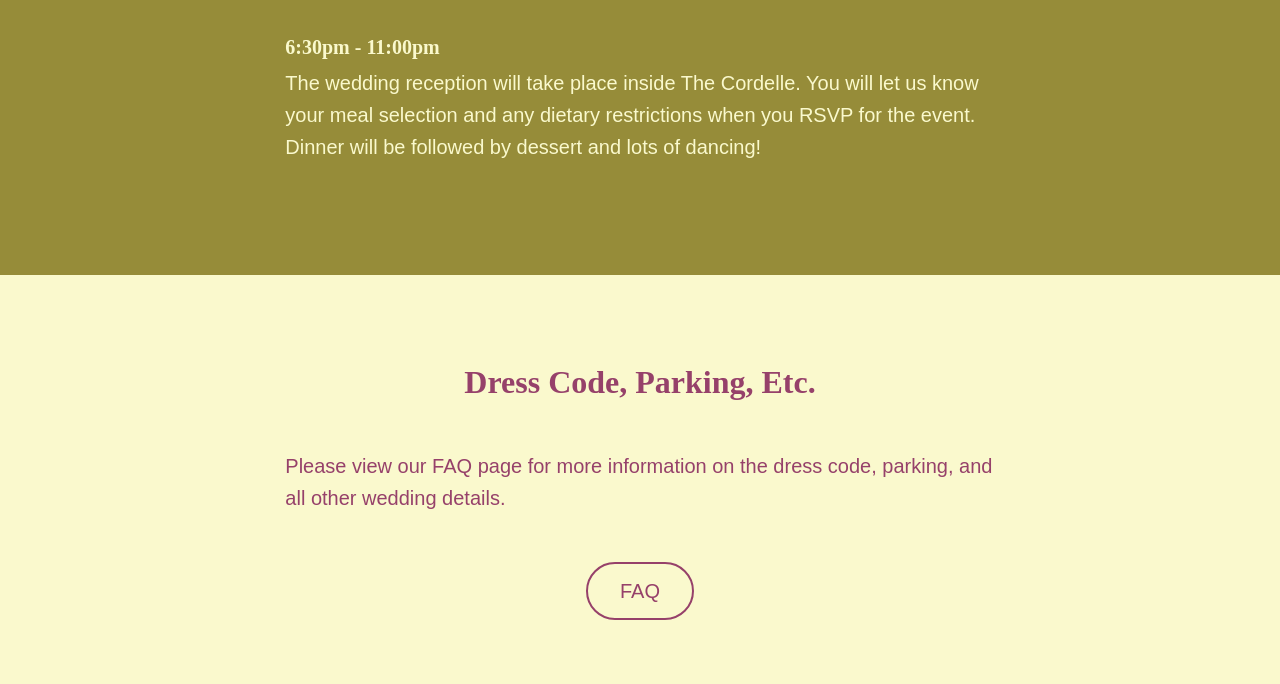
==== commit 3d911a93: "Update index.html" ====
--- a/events/index.html
+++ b/events/index.html
@@ -37,7 +37,7 @@
                     <p class="lead mb-2 text-center">
                         Below outlines the schedule for our big day! 
                     </p>
-                    <p class="lead mb-5 text-center">
+                    <p class="lead mb-2 text-center">
                         All events below will take place at The Cordelle, located at
                     </p>
                     <p class="lead mb-5 text-center">
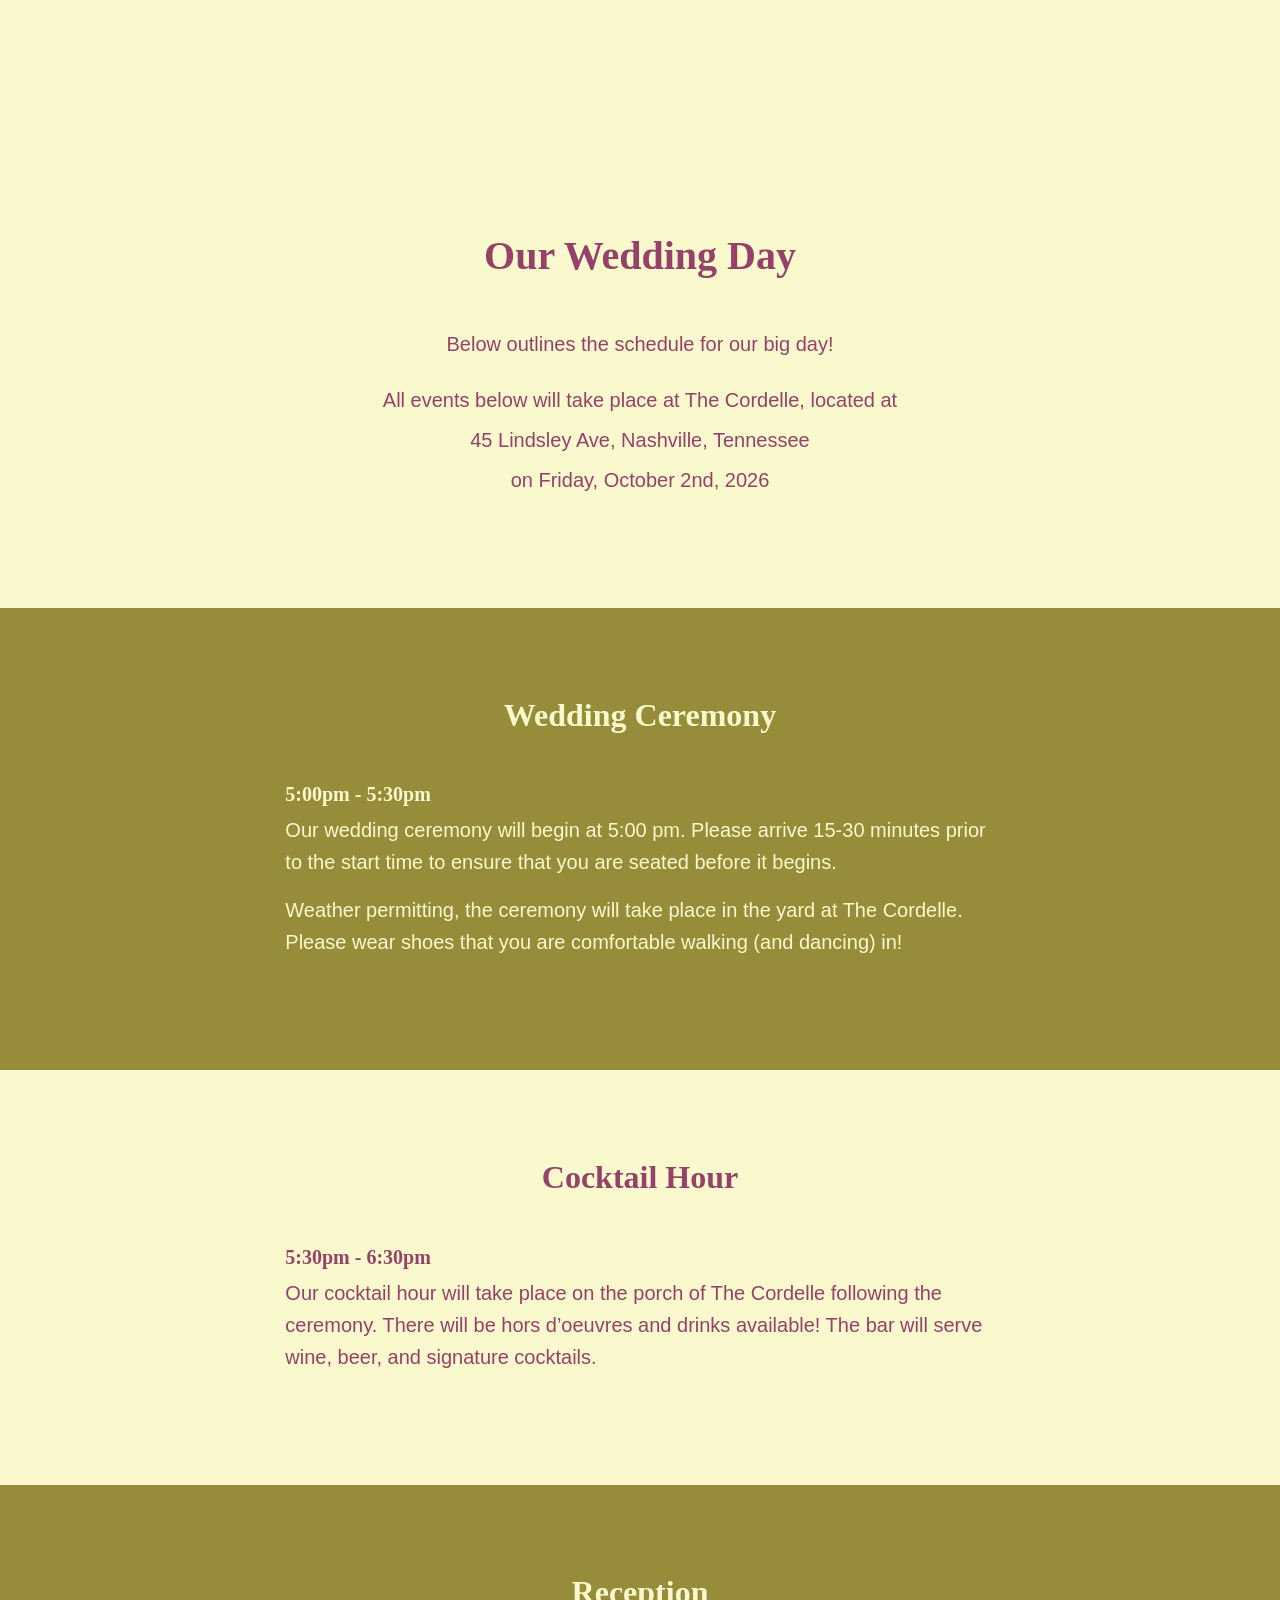
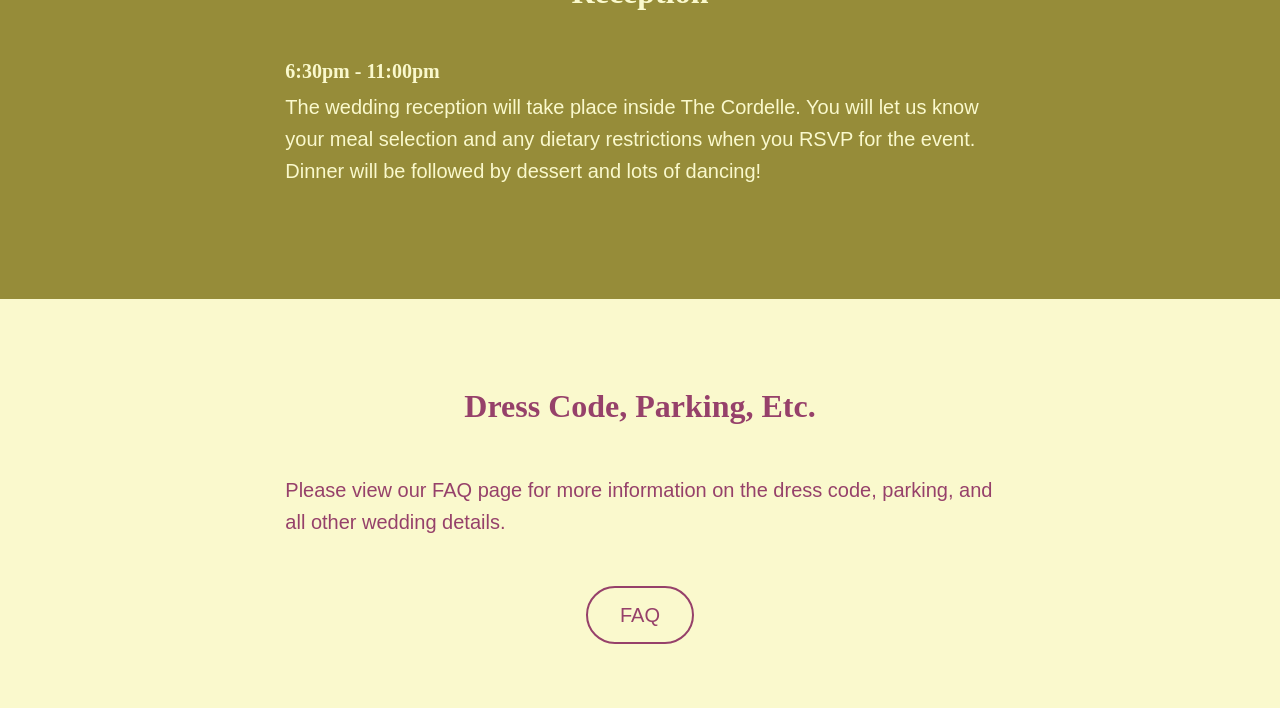
==== commit 2f3aef99: "Update index.html" ====
--- a/events/index.html
+++ b/events/index.html
@@ -34,14 +34,17 @@
                         Our Wedding Day
                     </h1>
 
-                    <p class="lead mb-2 text-center">
+                    <p class="lead mb-4 text-center">
                         Below outlines the schedule for our big day! 
                     </p>
                     <p class="lead mb-2 text-center">
                         All events below will take place at The Cordelle, located at
                     </p>
+                    <p class="lead mb-2 text-center">
+                        45 Lindsley Ave, Nashville, Tennessee
+                    </p>
                     <p class="lead mb-5 text-center">
-                        45 Lindsley Ave, Nashville, Tennessee<br>on Friday, October 2nd, 2026
+                        on Friday, October 2nd, 2026
                     </p>
                 </div>
             </div>
